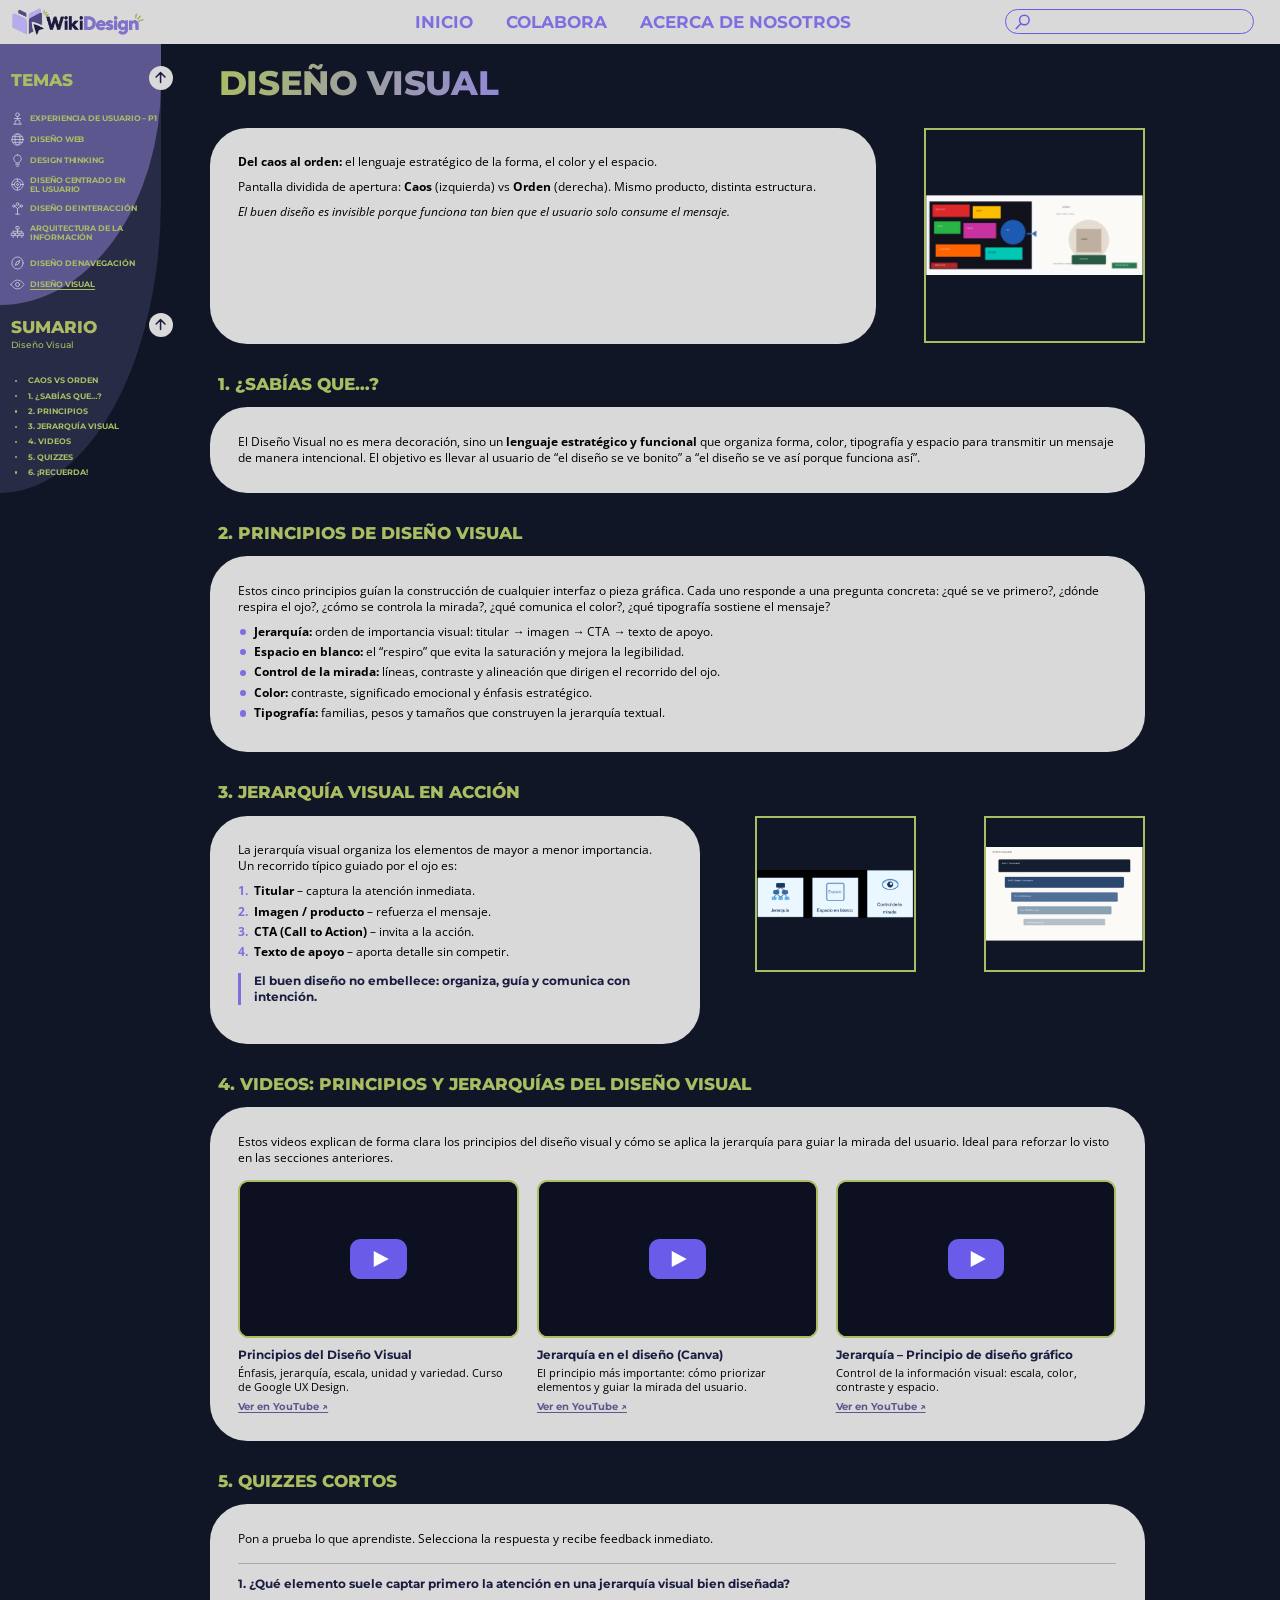
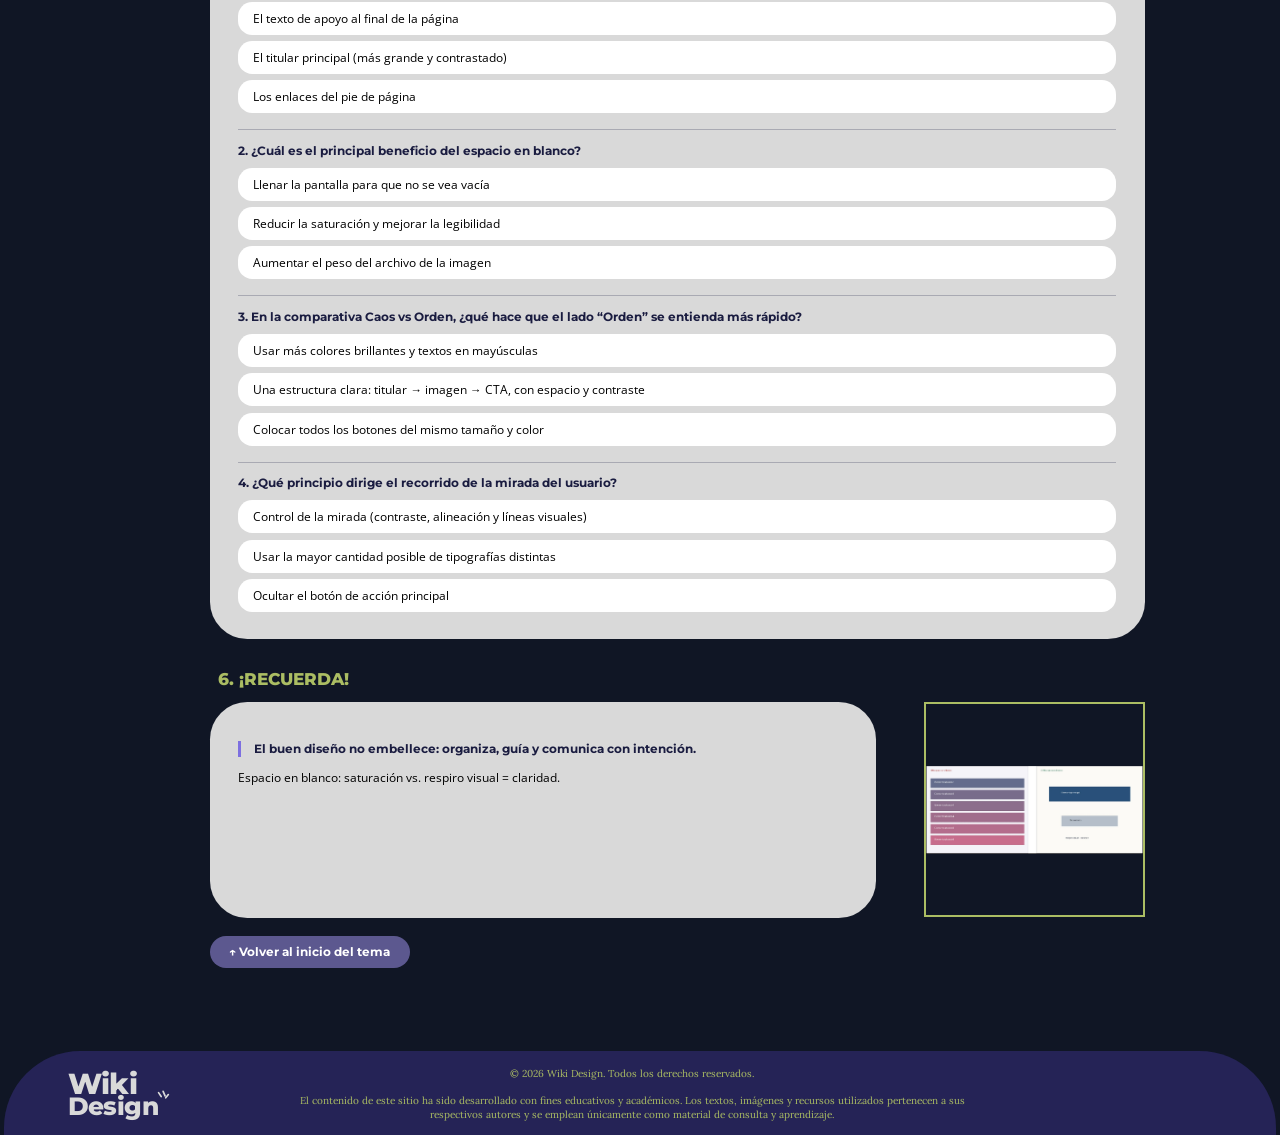
==== index.html @ 476663ff "Primera versión del sitio." ====
<!DOCTYPE html>
<html lang="es">
<head>
  <meta charset="UTF-8">
  <meta name="viewport" content="width=device-width, initial-scale=1.0">
  <meta name="referrer" content="strict-origin-when-cross-origin">
  <meta name="description" content="WikiDesign – Diseño Visual: del caos al orden. Principios de jerarquía, color, tipografía y espacio en blanco.">
  <title>Diseño Visual | WikiDesign</title>

  <link rel="preconnect" href="https://fonts.googleapis.com">
  <link rel="preconnect" href="https://fonts.gstatic.com" crossorigin>
  <link href="https://fonts.googleapis.com/css2?family=Lora:wght@400;500&family=Montserrat:wght@500;600;700;800&family=Open+Sans:wght@400;600;700&display=swap" rel="stylesheet">

  <link rel="stylesheet" href="css/styles.css">
</head>
<body id="inicio">

  <a class="skip-link" href="#contenido">Saltar al contenido</a>

  <header class="site-header">
    <a href="#inicio" class="logo" aria-label="WikiDesign, ir al inicio">
      <img src="assets/img/logo-header.webp" alt="WikiDesign" class="logo-img" width="480" height="97">
    </a>

    <nav aria-label="Navegación principal">
      <ul class="main-nav">
        <li><a href="#inicio">Inicio</a></li>
        <li><a href="#" class="soon">Colabora</a></li>
        <li><a href="#" class="soon">Acerca de nosotros</a></li>
      </ul>
    </nav>

    <form class="search-box" role="search" onsubmit="return false">
      <svg xmlns="http://www.w3.org/2000/svg" viewBox="0 0 24 24" fill="none" stroke="currentColor" stroke-width="2" stroke-linecap="round" aria-hidden="true">
        <circle cx="14" cy="9.5" r="6.5"/><path d="M9.4 14.2 3 21"/>
      </svg>
      <input type="search" aria-label="Buscar en la wiki">
    </form>
  </header>

  <div class="page-wrapper">

    <aside class="sidebar" aria-label="Navegación de temas">
      <div class="sidebar-section sidebar-temas">
        <div class="sidebar-title">
          <h2>Temas</h2>
          <button type="button" class="toggle" aria-label="Contraer temas" aria-expanded="true">
            <svg viewBox="0 0 24 24" fill="none" stroke="currentColor" stroke-width="2.4" stroke-linecap="round" stroke-linejoin="round" aria-hidden="true"><path d="M12 20V4M5 11l7-7 7 7"/></svg>
          </button>
        </div>
        <ul class="sidebar-nav">
          <li><a href="#" class="soon"><img class="icon" src="assets/icons/usuario.svg" alt="">Experiencia de Usuario – P1</a></li>
          <li><a href="#" class="soon"><img class="icon" src="assets/icons/web.svg" alt="">Diseño Web</a></li>
          <li><a href="#" class="soon"><img class="icon" src="assets/icons/thinking.svg" alt="">Design Thinking</a></li>
          <li><a href="#" class="soon"><img class="icon" src="assets/icons/centrado.svg" alt="">Diseño Centrado en el Usuario</a></li>
          <li><a href="#" class="soon"><img class="icon" src="assets/icons/interaccion.svg" alt="">Diseño de Interacción</a></li>
          <li><a href="#" class="soon"><img class="icon" src="assets/icons/arquitectura.svg" alt="">Arquitectura de la Información</a></li>
          <li><a href="#" class="soon"><img class="icon" src="assets/icons/navegacion.svg" alt="">Diseño de Navegación</a></li>
          <li><a href="#inicio" class="active" aria-current="page"><img class="icon" src="assets/icons/visual.svg" alt="">Diseño Visual</a></li>
        </ul>
      </div>

      <div class="sidebar-section sidebar-sumario">
        <div class="sidebar-title">
          <div>
            <h2>Sumario</h2>
            <p class="sidebar-sub">Diseño Visual</p>
          </div>
          <button type="button" class="toggle" aria-label="Contraer sumario" aria-expanded="true">
            <svg viewBox="0 0 24 24" fill="none" stroke="currentColor" stroke-width="2.4" stroke-linecap="round" stroke-linejoin="round" aria-hidden="true"><path d="M12 20V4M5 11l7-7 7 7"/></svg>
          </button>
        </div>
        <ul class="sumario-list">
          <li><a href="#apertura">Caos vs Orden</a></li>
          <li><a href="#sabias">1. ¿Sabías que…?</a></li>
          <li><a href="#principios">2. Principios</a></li>
          <li><a href="#jerarquia">3. Jerarquía visual</a></li>
          <li><a href="#recursos">4. Videos</a></li>
          <li><a href="#quizzes">5. Quizzes</a></li>
          <li><a href="#recuerda">6. ¡Recuerda!</a></li>
        </ul>
      </div>
    </aside>

    <main class="main-content" id="contenido" tabindex="-1">
      <h1 class="page-title">Diseño Visual</h1>

      <section id="apertura" class="topic" aria-label="Comparativa Caos versus Orden visual">
        <div class="row row--single">
          <div class="card">
            <p><strong>Del caos al orden:</strong> el lenguaje estratégico de la forma, el color y el espacio.</p>
            <p>Pantalla dividida de apertura: <strong>Caos</strong> (izquierda) vs <strong>Orden</strong> (derecha). Mismo producto, distinta estructura.</p>
            <p><em>El buen diseño es invisible porque funciona tan bien que el usuario solo consume el mensaje.</em></p>
          </div>
          <figure class="frame" tabindex="0" role="button" aria-label="Ampliar imagen">
            <img src="assets/img/hero-caos-orden.webp" width="1920" height="712" fetchpriority="high" decoding="async"
                 alt="Comparativa visual: a la izquierda un anuncio saturado con elementos desordenados (MEGA SALE, 70% OFF, HURRY, LIMITED, BUY, SHOP NOW, BEST DEAL); a la derecha un diseño limpio del producto LUMINA con jerarquía clara y botón SHOP NOW.">
          </figure>
        </div>
      </section>

      <section id="sabias" class="topic">
        <h2 class="sub-title">1. ¿Sabías que…?</h2>
        <div class="row row--full">
          <div class="card">
            <p>
              El Diseño Visual no es mera decoración, sino un <strong>lenguaje estratégico y funcional</strong>
              que organiza forma, color, tipografía y espacio para transmitir un mensaje de manera intencional.
              El objetivo es llevar al usuario de “el diseño se ve bonito” a “el diseño se ve así porque funciona así”.
            </p>
          </div>
        </div>
      </section>

      <section id="principios" class="topic">
        <h2 class="sub-title">2. Principios de Diseño Visual</h2>
        <div class="row row--full">
          <div class="card">
            <p>
              Estos cinco principios guían la construcción de cualquier interfaz o pieza gráfica.
              Cada uno responde a una pregunta concreta: ¿qué se ve primero?, ¿dónde respira el ojo?,
              ¿cómo se controla la mirada?, ¿qué comunica el color?, ¿qué tipografía sostiene el mensaje?
            </p>
            <ul class="principles">
              <li><strong>Jerarquía:</strong> orden de importancia visual: titular → imagen → CTA → texto de apoyo.</li>
              <li><strong>Espacio en blanco:</strong> el “respiro” que evita la saturación y mejora la legibilidad.</li>
              <li><strong>Control de la mirada:</strong> líneas, contraste y alineación que dirigen el recorrido del ojo.</li>
              <li><strong>Color:</strong> contraste, significado emocional y énfasis estratégico.</li>
              <li><strong>Tipografía:</strong> familias, pesos y tamaños que construyen la jerarquía textual.</li>
            </ul>
          </div>
        </div>
      </section>

      <section id="jerarquia" class="topic">
        <h2 class="sub-title">3. Jerarquía Visual en Acción</h2>
        <div class="row row--double">
          <div class="card">
            <p>
              La jerarquía visual organiza los elementos de mayor a menor importancia.
              Un recorrido típico guiado por el ojo es:
            </p>
            <ol class="steps">
              <li><strong>Titular</strong> – captura la atención inmediata.</li>
              <li><strong>Imagen / producto</strong> – refuerza el mensaje.</li>
              <li><strong>CTA (Call to Action)</strong> – invita a la acción.</li>
              <li><strong>Texto de apoyo</strong> – aporta detalle sin competir.</li>
            </ol>
            <p class="quote">El buen diseño no embellece: organiza, guía y comunica con intención.</p>
          </div>
          <figure class="frame" tabindex="0" role="button" aria-label="Ampliar imagen">
            <img src="assets/img/principios-iconos.webp" width="1920" height="591" loading="lazy" decoding="async"
                 alt="Tres iconos de principios: Jerarquía (árbol de nodos), Espacio en blanco (marco con etiqueta Espacio) y Control de la mirada (ojo).">
          </figure>
          <figure class="frame" tabindex="0" role="button" aria-label="Ampliar imagen">
            <img src="assets/img/niveles-jerarquia.webp" width="1920" height="1156" loading="lazy" decoding="async"
                 alt="Niveles de jerarquía visual: Nivel 1 Titular principal, Nivel 2 Subtítulo/mensaje clave, Nivel 3 Texto de apoyo, Nivel 4 Detalles / enlaces, Nivel 5 Notas menores.">
          </figure>
        </div>
      </section>

      <section id="recursos" class="topic">
        <h2 class="sub-title">4. Videos: Principios y Jerarquías del Diseño Visual</h2>
        <div class="row row--full">
          <div class="card">
            <p>
              Estos videos explican de forma clara los principios del diseño visual y cómo se aplica la jerarquía
              para guiar la mirada del usuario. Ideal para reforzar lo visto en las secciones anteriores.
            </p>
            <div class="video-grid">
              <div class="video-card">
                <div class="video-embed" data-video="yNDgFK2Jj1E" data-title="Principios del Diseño Visual (Google UX)">
                  <button type="button" class="video-play" aria-label="Reproducir video: Principios del Diseño Visual (Google UX)">
                    <img src="https://i.ytimg.com/vi/yNDgFK2Jj1E/hqdefault.jpg" alt="" width="480" height="360" loading="lazy" decoding="async" onerror="this.remove()">
                    <span class="play-icon" aria-hidden="true"></span>
                  </button>
                </div>
                <h3>Principios del Diseño Visual</h3>
                <p>Énfasis, jerarquía, escala, unidad y variedad. Curso de Google UX Design.</p>
                <a class="video-link" href="https://www.youtube.com/watch?v=yNDgFK2Jj1E" target="_blank" rel="noopener noreferrer">Ver en YouTube ↗</a>
              </div>
              <div class="video-card">
                <div class="video-embed" data-video="0O7wh92y32Y" data-title="Jerarquía en el diseño (Canva)">
                  <button type="button" class="video-play" aria-label="Reproducir video: Jerarquía en el diseño (Canva)">
                    <img src="https://i.ytimg.com/vi/0O7wh92y32Y/hqdefault.jpg" alt="" width="480" height="360" loading="lazy" decoding="async" onerror="this.remove()">
                    <span class="play-icon" aria-hidden="true"></span>
                  </button>
                </div>
                <h3>Jerarquía en el diseño (Canva)</h3>
                <p>El principio más importante: cómo priorizar elementos y guiar la mirada del usuario.</p>
                <a class="video-link" href="https://www.youtube.com/watch?v=0O7wh92y32Y" target="_blank" rel="noopener noreferrer">Ver en YouTube ↗</a>
              </div>
              <div class="video-card">
                <div class="video-embed" data-video="RlTZ98UXldw" data-title="Jerarquía – Principio de diseño gráfico">
                  <button type="button" class="video-play" aria-label="Reproducir video: Jerarquía – Principio de diseño gráfico">
                    <img src="https://i.ytimg.com/vi/RlTZ98UXldw/hqdefault.jpg" alt="" width="480" height="360" loading="lazy" decoding="async" onerror="this.remove()">
                    <span class="play-icon" aria-hidden="true"></span>
                  </button>
                </div>
                <h3>Jerarquía – Principio de diseño gráfico</h3>
                <p>Control de la información visual: escala, color, contraste y espacio.</p>
                <a class="video-link" href="https://www.youtube.com/watch?v=RlTZ98UXldw" target="_blank" rel="noopener noreferrer">Ver en YouTube ↗</a>
              </div>
            </div>
          </div>
        </div>
      </section>

      <section id="quizzes" class="topic">
        <h2 class="sub-title">5. Quizzes Cortos</h2>
        <div class="row row--full">
          <div class="card">
            <p>Pon a prueba lo que aprendiste. Selecciona la respuesta y recibe feedback inmediato.</p>

            <div class="quiz" data-quiz="1">
              <h3 class="quiz-question">1. ¿Qué elemento suele captar primero la atención en una jerarquía visual bien diseñada?</h3>
              <div class="quiz-options">
                <button type="button" class="quiz-opt" data-correct="false">El texto de apoyo al final de la página</button>
                <button type="button" class="quiz-opt" data-correct="true">El titular principal (más grande y contrastado)</button>
                <button type="button" class="quiz-opt" data-correct="false">Los enlaces del pie de página</button>
              </div>
              <p class="quiz-feedback" hidden></p>
            </div>

            <div class="quiz" data-quiz="2">
              <h3 class="quiz-question">2. ¿Cuál es el principal beneficio del espacio en blanco?</h3>
              <div class="quiz-options">
                <button type="button" class="quiz-opt" data-correct="false">Llenar la pantalla para que no se vea vacía</button>
                <button type="button" class="quiz-opt" data-correct="true">Reducir la saturación y mejorar la legibilidad</button>
                <button type="button" class="quiz-opt" data-correct="false">Aumentar el peso del archivo de la imagen</button>
              </div>
              <p class="quiz-feedback" hidden></p>
            </div>

            <div class="quiz" data-quiz="3">
              <h3 class="quiz-question">3. En la comparativa Caos vs Orden, ¿qué hace que el lado “Orden” se entienda más rápido?</h3>
              <div class="quiz-options">
                <button type="button" class="quiz-opt" data-correct="false">Usar más colores brillantes y textos en mayúsculas</button>
                <button type="button" class="quiz-opt" data-correct="true">Una estructura clara: titular → imagen → CTA, con espacio y contraste</button>
                <button type="button" class="quiz-opt" data-correct="false">Colocar todos los botones del mismo tamaño y color</button>
              </div>
              <p class="quiz-feedback" hidden></p>
            </div>

            <div class="quiz" data-quiz="4">
              <h3 class="quiz-question">4. ¿Qué principio dirige el recorrido de la mirada del usuario?</h3>
              <div class="quiz-options">
                <button type="button" class="quiz-opt" data-correct="true">Control de la mirada (contraste, alineación y líneas visuales)</button>
                <button type="button" class="quiz-opt" data-correct="false">Usar la mayor cantidad posible de tipografías distintas</button>
                <button type="button" class="quiz-opt" data-correct="false">Ocultar el botón de acción principal</button>
              </div>
              <p class="quiz-feedback" hidden></p>
            </div>

            <div class="quiz-summary" hidden>
              <p class="quiz-score" role="status"></p>
              <button type="button" class="btn-cta btn-reset">Reiniciar quizzes</button>
            </div>
          </div>
        </div>
      </section>

      <section id="recuerda" class="topic">
        <h2 class="sub-title">6. ¡Recuerda!</h2>
        <div class="row row--single">
          <div class="card">
            <p class="quote">El buen diseño no embellece: organiza, guía y comunica con intención.</p>
            <p>Espacio en blanco: saturación vs. respiro visual = claridad.</p>
          </div>
          <figure class="frame" tabindex="0" role="button" aria-label="Ampliar imagen">
            <img src="assets/img/espacio-blanco.webp" width="1920" height="781" loading="lazy" decoding="async"
                 alt="Comparativa de espacio en blanco: a la izquierda saturación con muchos elementos apilados; a la derecha respiro visual con elemento principal, secundario y claridad.">
          </figure>
        </div>
        <div class="topic-end">
          <a href="#inicio" class="btn-cta">↑ Volver al inicio del tema</a>
        </div>
      </section>
    </main>
  </div>

  <footer class="site-footer">
    <div class="footer-inner">
      <div class="footer-logo" aria-label="Wiki Design">
        <span>Wiki</span><span>Design</span>
        <svg viewBox="0 0 30 30" aria-hidden="true"><g stroke="#D9D9D9" stroke-width="2.6" stroke-linecap="round"><path d="M7 4l4 6"/><path d="M14 2l3 7"/><path d="M22 7l-4 5"/></g></svg>
      </div>
      <div class="footer-text">
        <p>© 2026 Wiki Design. Todos los derechos reservados.</p>
        <p>El contenido de este sitio ha sido desarrollado con fines educativos y académicos. Los textos, imágenes y recursos utilizados pertenecen a sus respectivos autores y se emplean únicamente como material de consulta y aprendizaje.</p>
      </div>
    </div>
  </footer>

  <a href="#inicio" class="to-top" aria-label="Volver arriba" hidden>
    <svg viewBox="0 0 24 24" fill="none" stroke="currentColor" stroke-width="2.4" stroke-linecap="round" stroke-linejoin="round" aria-hidden="true"><path d="M12 20V4M5 11l7-7 7 7"/></svg>
  </a>

  <script src="js/main.js"></script>
</body>
</html>
---- css/styles.css ----
:root {
  --bg:          #101625;  --header-bg:   #D9D9D9;  --card-bg:     #D9D9D9;
  --purple:      #5C588F;  --navy-mid:    #282B46;  --footer-bg:   #252356;  --olive:       #ABBD63;  --lilac:       #9286D9;  --nav:         #7D6FE0;  --search:      #6B5BE9;  --ink:         #000000;
  --navy-ink:    #1A1C40;

  --font-display: 'Montserrat', 'Poppins', 'Segoe UI', sans-serif;
  --font-body:    'Open Sans', 'Segoe UI', Arial, sans-serif;
  --font-footer:  'Lora', Georgia, serif;
}

*, *::before, *::after { box-sizing: border-box; margin: 0; padding: 0; }

html {
  font-size: clamp(7px, calc(100vw / 144), 13.5px);  scroll-behavior: smooth;
}

body {
  font-family: var(--font-body);
  background: var(--bg);
  color: var(--ink);
  min-height: 100vh;
  display: flex;
  flex-direction: column;
}

img { max-width: 100%; display: block; }
a { color: inherit; text-decoration: none; }
ul, ol { list-style: none; }
button { font: inherit; cursor: pointer; border: 0; background: none; }

.site-header {
  background: var(--header-bg);
  height: 4.9rem;
  display: grid;
  grid-template-columns: 1fr auto 1fr;
  align-items: center;
  padding: 0 2.9rem 0 1.4rem;
  position: sticky;
  top: 0;
  z-index: 20;
}
.logo-img { height: 3rem; width: auto; }

.main-nav { display: flex; gap: 3.7rem; }
.main-nav a {
  font-family: var(--font-display);
  font-weight: 700;
  font-size: 1.95rem;
  text-transform: uppercase;
  color: var(--nav);
  transition: color .2s;
  white-space: nowrap;
}
.main-nav a:hover { color: var(--navy-ink); }

.search-box {
  justify-self: end;
  width: 28rem;
  height: 2.8rem;
  border: .2rem solid var(--search);
  border-radius: 1.4rem;
  display: flex;
  align-items: center;
  gap: .6rem;
  padding: 0 1.2rem 0 .9rem;
  color: var(--search);
}
.search-box svg { width: 2rem; height: 2rem; flex: none; }
.search-box input {
  flex: 1; min-width: 0; height: 100%;
  background: transparent; border: 0; outline: 0;
  font: 1.2rem var(--font-body); color: var(--navy-ink);
}

.page-wrapper {
  flex: 1;
  display: flex;
  align-items: flex-start;
  width: 100%;
  max-width: 192rem;
  margin: 0 auto;
}

.sidebar {
  position: sticky;
  top: 4.9rem;
  flex: 0 0 21.6rem;
  width: 21.6rem;
  font-family: var(--font-display);
}
.sidebar-section { position: relative; width: 18.1rem; }

.sidebar-temas {
  z-index: 2;
  background: var(--purple);
  min-height: 29.4rem;
  border-bottom-right-radius: 18.1rem 25rem;
}
.sidebar-sumario {
  z-index: 1;
  background: var(--navy-mid);
  margin-top: -24.4rem;
  padding-top: 24rem;
  min-height: 45.6rem;
  border-bottom-right-radius: 18.1rem 33rem;
}

.sidebar-temas.collapsed {
  min-height: 0;
  padding-bottom: 2.5rem;
  border-bottom-right-radius: 8rem;
}
.sidebar-sumario.collapsed {
  min-height: 0;
  padding-bottom: 3.6rem;
  border-bottom-right-radius: 8rem;
}
.sidebar.temas-collapsed .sidebar-sumario { margin-top: -3.4rem; padding-top: 3rem; }
.sidebar-section.collapsed ul { display: none; }

.sidebar-title {
  display: flex;
  justify-content: space-between;
  align-items: flex-start;
}
.sidebar-title h2 {
  font-weight: 800;
  font-size: 1.9rem;
  text-transform: uppercase;
  color: var(--olive);
  line-height: 1;
}
.sidebar-temas .sidebar-title { padding: 3.2rem 0 0 1.2rem; }
.sidebar-sumario .sidebar-title { padding: 2rem 0 0 1.2rem; }
.sidebar-sub {
  font-weight: 500;
  font-size: 1.05rem;
  color: var(--olive);
  margin-top: .3rem;
}
.toggle {
  width: 2.7rem; height: 2.7rem;
  margin: -.7rem -1.35rem 0 0;
  border-radius: 50%;
  background: var(--card-bg);
  color: var(--navy-ink);
  display: grid; place-items: center;
  flex: none;
  transition: transform .25s;
}
.toggle svg { width: 1.7rem; height: 1.7rem; }
.toggle[aria-expanded="false"] { transform: rotate(180deg); }

.sidebar-nav { margin: 2.2rem 0 0 1.1rem; }
.sidebar-nav li { margin-bottom: .4rem; }
.sidebar-nav a {
  display: flex;
  align-items: center;
  gap: 0;
  font-weight: 700;
  font-size: max(.78rem, 8px);
  letter-spacing: -.01em;
  line-height: 1.1;
  text-transform: uppercase;
  color: var(--olive);
  padding-right: .3rem;
  min-height: 2rem;
}
.sidebar-nav .icon { width: 1.7rem; height: 1.7rem; flex: none; margin-right: .6rem; opacity: .9; }
.sidebar-nav a:hover { color: #fff; }
.sidebar-nav a.active { text-decoration: underline; text-underline-offset: .2rem; }
.sidebar-nav li:nth-child(4) a,
.sidebar-nav li:nth-child(6) a { min-height: 2.6rem; padding-right: 3.4rem; }
.sidebar-nav li:nth-child(6) { margin-bottom: 1.1rem; }

.sumario-list { margin: 2.9rem 0 0 1.4rem; }
.sumario-list li { margin-bottom: .55rem; position: relative; padding-left: 1.8rem; }
.sumario-list li::before {
  content: ""; position: absolute; left: .3rem; top: .5rem;
  width: .25rem; height: .25rem; border-radius: 50%; background: var(--olive);
}
.sumario-list a {
  font-weight: 700;
  font-size: max(.8rem, 8px);
  text-transform: uppercase;
  color: var(--olive);
  line-height: 1.3;
  display: block;
  transition: color .2s;
}
.sumario-list a:hover, .sumario-list a.current { color: #fff; }

.main-content {
  flex: 1;
  min-width: 0;
  padding: 1.6rem 15.2rem 6rem 2rem;
}

.page-title {
  font-family: var(--font-display);
  font-weight: 800;
  font-size: 3.8rem;
  line-height: 1.1;
  text-transform: uppercase;
  letter-spacing: -.01em;
  padding: .7rem 1rem;
  margin-bottom: 2.3rem;
  background: linear-gradient(90deg, var(--olive) 0%, var(--lilac) 100%);
  background-repeat: no-repeat;
  -webkit-background-clip: text;
          background-clip: text;
  color: transparent;
  width: max-content;
  max-width: 100%;
}

.topic { margin-bottom: 3.4rem; scroll-margin-top: 6.5rem; }

.sub-title {
  font-family: var(--font-display);
  font-weight: 800;
  font-size: 1.9rem;
  text-transform: uppercase;
  color: var(--olive);
  margin: 0 0 1.5rem .9rem;
}

.row { display: flex; align-items: flex-start; justify-content: space-between; gap: 5rem; }
.row--full .card { width: 100%; }

.card {
  background: var(--card-bg);
  color: var(--ink);
  border-radius: 4.2rem;
  padding: 3rem 3.2rem;
  font-size: 1.36rem;
  line-height: 1.32;
}
.row--single .card { width: 75rem; flex: none; min-height: 24.3rem; }
.row--double .card { min-height: 18.7rem; }
.row--double .card { width: 55.1rem; flex: none; }
.row--single { gap: 0; }
.row--single .frame { margin-left: auto; }

.card p + p, .card p + ul, .card p + ol, .card ul + p, .card ol + p { margin-top: 1rem; }
.card strong { font-weight: 700; }
.card .quote {
  font-family: var(--font-display);
  font-weight: 700;
  color: var(--navy-ink);
  border-left: .4rem solid var(--nav);
  padding-left: 1.4rem;
  margin: 1.4rem 0;
}
.principles, .steps { margin-top: 1rem; }
.principles li, .steps li { position: relative; padding-left: 1.8rem; margin-bottom: .5rem; }
.principles li::before {
  content: ""; position: absolute; left: .2rem; top: .6rem;
  width: .7rem; height: .7rem; background: var(--nav); border-radius: 50%;
}
.steps { counter-reset: s; }
.steps li { counter-increment: s; }
.steps li::before {
  content: counter(s) "."; position: absolute; left: 0;
  font-weight: 700; color: var(--nav);
}

.frame {
  flex: none;
  width: 24.8rem; height: 24.2rem;
  border: .25rem solid var(--olive);
  background: var(--bg);
  display: grid; place-items: center;
  overflow: hidden;
  cursor: zoom-in;
}
.frame img { width: 100%; height: 100%; object-fit: contain; }
.row--double .frame { width: 18.1rem; height: 17.6rem; }
.row--double { gap: 0; }
.row--double .frame:nth-of-type(1) { margin-left: auto; }
.row--double .frame:nth-of-type(2) { margin-left: 7.7rem; }

.video-grid { display: grid; grid-template-columns: repeat(3, 1fr); gap: 2rem; margin-top: 1.6rem; }
.video-embed { position: relative; aspect-ratio: 16/9; border-radius: 1.2rem; overflow: hidden; background: #000; border: .25rem solid var(--olive); }
.video-embed iframe { position: absolute; inset: 0; width: 100%; height: 100%; border: 0; }
.video-card h3 { font-family: var(--font-display); font-size: 1.4rem; margin: 1rem 0 .3rem; color: var(--navy-ink); }
.video-card p { font-size: 1.2rem; line-height: 1.35; margin: 0; }

.quiz { margin-top: 1.8rem; padding-top: 1.4rem; border-top: .1rem solid rgba(26,28,64,.25); }
.quiz-question { font-family: var(--font-display); font-size: 1.4rem; color: var(--navy-ink); margin-bottom: 1rem; }
.quiz-options { display: flex; flex-direction: column; gap: .7rem; }
.quiz-opt {
  text-align: left;
  font: 1.3rem/1.3 var(--font-body);
  color: var(--ink);
  background: #fff;
  border: .2rem solid transparent;
  border-radius: 1.6rem;
  padding: .9rem 1.6rem;
  transition: border-color .2s, background .2s;
}
.quiz-opt:hover:not(:disabled) { border-color: var(--nav); }
.quiz-opt.correct { background: var(--olive); border-color: #8a9a47; }
.quiz-opt.incorrect { background: #e9a3a3; border-color: #c25b5b; }
.quiz-opt:disabled { cursor: default; }
.quiz-feedback { margin-top: .8rem; font-weight: 600; font-size: 1.25rem; }
.quiz-feedback.ok { color: #3f5a12; }
.quiz-feedback.fail { color: #8a2b2b; }

.btn-cta {
  display: inline-block; margin-top: 1.6rem;
  background: var(--purple); color: #fff;
  font-family: var(--font-display); font-weight: 700; font-size: 1.3rem;
  padding: 1rem 2.2rem; border-radius: 3rem;
  transition: background .2s;
}
.btn-cta:hover { background: var(--navy-ink); }


.lightbox {
  position: fixed; inset: 0; z-index: 100;
  background: rgba(16,22,37,.94);
  display: none; align-items: center; justify-content: center; gap: 1.6rem; padding: 3rem;
}
.lightbox.open { display: flex; }
.lb-fig { max-width: 80vw; text-align: center; color: #fff; }
.lb-fig img { max-width: 100%; max-height: 78vh; width: auto; height: auto; margin: 0 auto; border: .3rem solid var(--olive); background: #fff; }
.lb-fig figcaption { margin-top: 1rem; font: 600 max(1.2rem, 13px) var(--font-display); color: var(--olive); }
.lb-btn {
  flex: none; width: 4.4rem; height: 4.4rem; min-width: 34px; min-height: 34px;
  border-radius: 50%; background: var(--card-bg); color: var(--navy-ink);
  font-size: 3rem; line-height: 1; display: grid; place-items: center; padding-bottom: .4rem;
  transition: background .2s;
}
.lb-btn:hover { background: var(--olive); }
.lb-close { position: absolute; top: 2rem; right: 2.4rem; font-size: 3.2rem; }

.skip-link {
  position: absolute; left: 1rem; top: -6rem; z-index: 200;
  background: var(--navy-ink); color: #fff; padding: .8rem 1.4rem; border-radius: 1rem;
  font: 600 1.3rem var(--font-display);
}
.skip-link:focus { top: 1rem; }

:focus-visible { outline: .3rem solid var(--nav); outline-offset: .2rem; }
.sidebar :focus-visible, .site-footer :focus-visible { outline-color: #fff; }
.main-content:focus { outline: none; }
.topic:focus { outline: none; }

.to-top {
  position: fixed; right: 2.4rem; bottom: 2.4rem; z-index: 30;
  width: 4.4rem; height: 4.4rem; min-width: 38px; min-height: 38px;
  border-radius: 50%; background: var(--olive); color: var(--navy-ink);
  display: grid; place-items: center;
  box-shadow: 0 .4rem 1.2rem rgba(0,0,0,.4);
  transition: transform .2s, background .2s;
}
.to-top[hidden] { display: none; }
.to-top:hover { transform: translateY(-.3rem); background: #fff; }
.to-top svg { width: 55%; height: 55%; }

.toast {
  position: fixed; left: 50%; bottom: 3rem; z-index: 150;
  transform: translate(-50%, 2rem); opacity: 0; pointer-events: none;
  background: var(--navy-ink); color: #fff; border: .2rem solid var(--olive);
  padding: 1rem 2rem; border-radius: 3rem;
  font: 600 max(1.3rem, 13px) var(--font-display);
  transition: opacity .25s, transform .25s;
}
.toast.show { opacity: 1; transform: translate(-50%, 0); }

.sidebar-nav a.soon { cursor: pointer; }

.video-play {
  position: absolute; inset: 0; width: 100%; height: 100%;
  display: grid; place-items: center; background: #0c1020; cursor: pointer;
}
.video-play img { position: absolute; inset: 0; width: 100%; height: 100%; object-fit: cover; opacity: .85; transition: opacity .2s; }
.video-play:hover img { opacity: 1; }
.play-icon {
  position: relative; width: 6.4rem; height: 4.4rem; min-width: 52px; min-height: 36px;
  background: var(--search); border-radius: 1.2rem;
  transition: transform .2s, background .2s;
}
.play-icon::after {
  content: ""; position: absolute; left: 50%; top: 50%; transform: translate(-35%, -50%);
  border-style: solid; border-width: 1rem 0 1rem 1.7rem; border-color: transparent transparent transparent #fff;
}
.video-play:hover .play-icon { transform: scale(1.1); background: var(--nav); }
.video-link {
  display: inline-block; margin-top: .6rem;
  font: 700 1.15rem var(--font-display); color: var(--purple);
  text-decoration: underline; text-underline-offset: .2rem;
}
.video-link:hover { color: var(--navy-ink); }

.quiz-summary {
  margin-top: 2rem; padding-top: 1.4rem; border-top: .1rem solid rgba(26,28,64,.25);
  display: flex; align-items: center; justify-content: space-between; gap: 1.6rem; flex-wrap: wrap;
}
.quiz-summary[hidden] { display: none; }
.quiz-score { font: 700 1.5rem var(--font-display); color: var(--navy-ink); }
.quiz-summary .btn-cta { margin-top: 0; }
button.btn-cta { border: 0; cursor: pointer; }

.sumario-list a.current { color: #fff; }

@media (prefers-reduced-motion: reduce) {
  *, *::before, *::after { transition: none !important; animation: none !important; scroll-behavior: auto !important; }
}

.site-footer {
  background: var(--bg);
  padding: 0 .4rem;
}
.footer-inner {
  position: relative;
  background: var(--footer-bg);
  border-radius: 8.6rem 8.6rem 0 0;
  min-height: 9rem;
  padding: 1.8rem 9rem 1.6rem 7.2rem;
  display: flex;
  align-items: center;
}
.footer-logo {
  position: relative;
  font-family: var(--font-display);
  font-weight: 800;
  color: var(--card-bg);
  font-size: 3.3rem;
  line-height: .86;
  letter-spacing: -.02em;
  flex: none;
  width: 11.5rem;
}
.footer-logo span { display: block; }
.footer-logo span:last-of-type { font-size: 2.8rem; }
.footer-logo svg { position: absolute; right: -.4rem; bottom: .9rem; width: 2.2rem; height: 2.2rem; }

.footer-text {
  flex: 1;
  text-align: center;
  font-family: var(--font-footer);
  font-size: 1.13rem;
  line-height: 1.35;
  color: var(--olive);
  padding-right: 11.5rem;}
.footer-text p { margin: 0 auto; max-width: 77rem; }
.footer-text p + p { margin-top: 1.5rem; }

@media (max-width: 900px) {
  html { font-size: 10px; }
  .site-header { grid-template-columns: 1fr; height: auto; gap: 1rem; padding: 1rem 1.4rem; position: static; }
  .main-nav { flex-wrap: wrap; gap: 1.2rem 2rem; }
  .search-box { justify-self: stretch; width: auto; }
  .page-wrapper { flex-direction: column; }
  .sidebar { position: relative; top: 0; flex: none; width: 100%; height: auto; }
  .sidebar-section { width: 100%; padding-bottom: 1.5rem; min-height: 0 !important; margin-top: 0 !important; border-radius: 0 0 4rem 0 !important; }
  .sidebar-sumario { padding-top: 0 !important; }
  .toggle { margin-right: 1.4rem; }
  .sidebar-nav a, .sumario-list a { font-size: 1.1rem; }
  .main-content { padding: 1.6rem 1.4rem 4rem; }
  .page-title { font-size: 2.6rem; width: auto; background: none; color: var(--olive); }
  .row, .row--single, .row--double { flex-direction: column; gap: 1.6rem; }
  .row--single .card, .row--double .card { width: 100%; }
  .card { border-radius: 2.4rem; padding: 2rem; font-size: 1.4rem; }
  .frame, .row--double .frame { width: 100%; height: auto; aspect-ratio: 16/10; margin: 0 !important; }
  .video-grid { grid-template-columns: 1fr; }
  .lightbox { padding: 1rem; gap: .6rem; }
  .lb-fig { max-width: 72vw; }
  .to-top { right: 1.2rem; bottom: 1.2rem; }
  .footer-inner { flex-direction: column; border-radius: 3rem 3rem 0 0; padding: 2rem; gap: 1.4rem; }
  .footer-text { padding-right: 0; font-size: 1.2rem; }
}

.topic-end { margin-top: 2rem; }
.topic-end .btn-cta { margin-top: 0; }

.video-notice {
  position: absolute; inset: 0; background: var(--navy-ink); color: #fff;
  display: flex; flex-direction: column; align-items: center; justify-content: center; gap: .6rem;
  padding: 1rem 1.2rem; text-align: center; cursor: default;
  font-size: max(1rem, 11px); line-height: 1.3;
}
.video-notice .btn-cta { margin-top: .4rem; padding: .6rem 1.4rem; font-size: max(1.05rem, 11px); background: var(--search); }
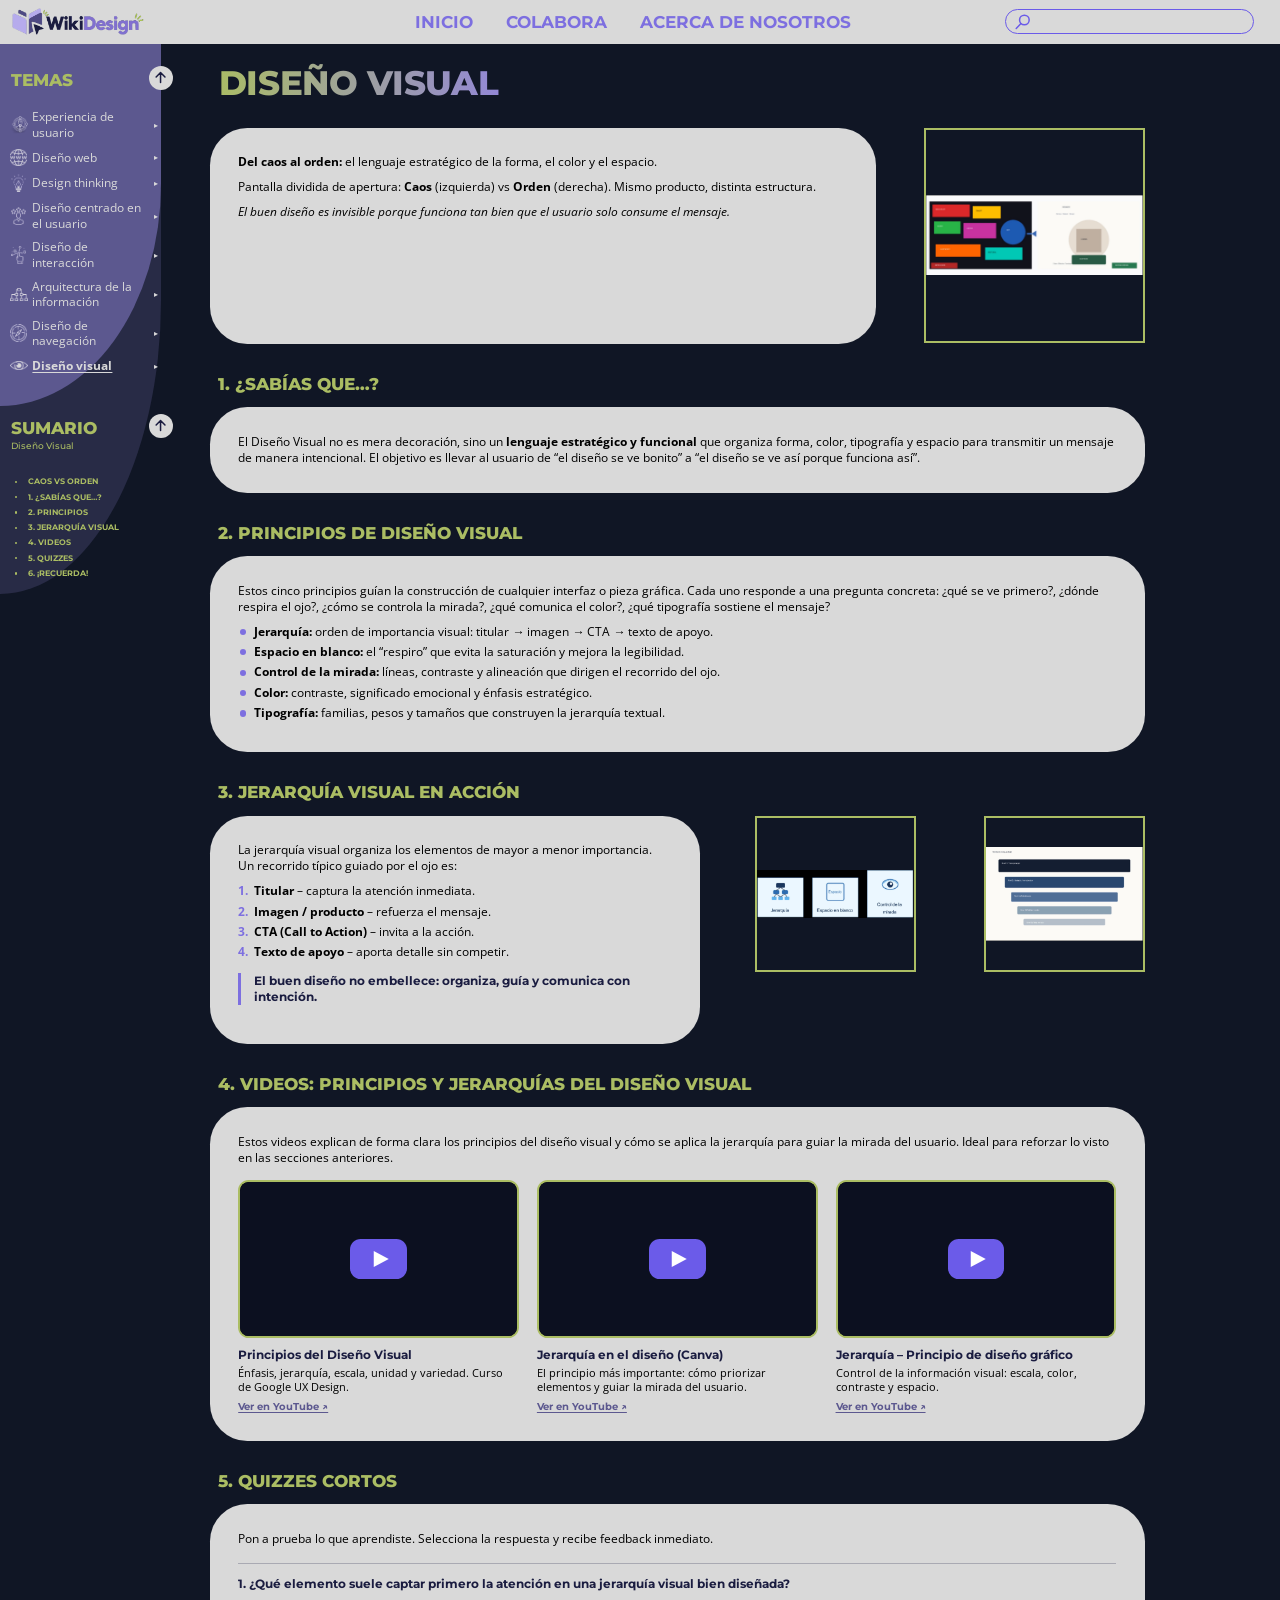
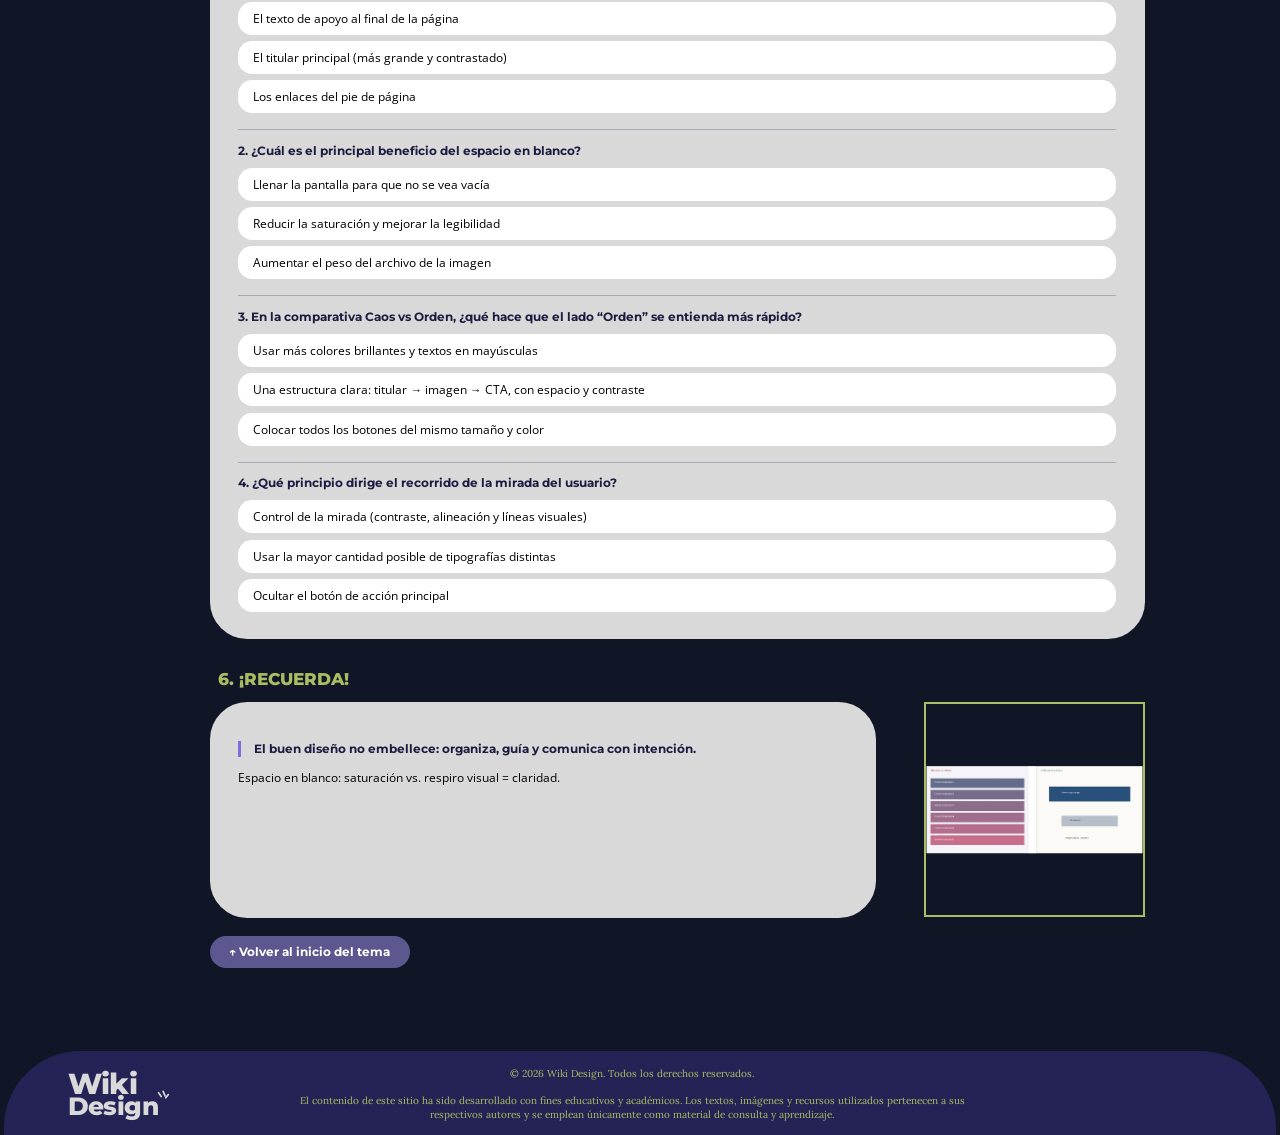
==== commit 8c2ef644: "Nuevo menú de temas" ====
--- a/index.html
+++ b/index.html
@@ -18,13 +18,13 @@
   <a class="skip-link" href="#contenido">Saltar al contenido</a>
 
   <header class="site-header">
-    <a href="#inicio" class="logo" aria-label="WikiDesign, ir al inicio">
+    <a href="inicio.html" class="logo" aria-label="WikiDesign, ir al inicio">
       <img src="assets/img/logo-header.webp" alt="WikiDesign" class="logo-img" width="480" height="97">
     </a>
 
     <nav aria-label="Navegación principal">
       <ul class="main-nav">
-        <li><a href="#inicio">Inicio</a></li>
+        <li><a href="inicio.html">Inicio</a></li>
         <li><a href="#" class="soon">Colabora</a></li>
         <li><a href="#" class="soon">Acerca de nosotros</a></li>
       </ul>
@@ -40,7 +40,7 @@
 
   <div class="page-wrapper">
 
-    <aside class="sidebar" aria-label="Navegación de temas">
+    <aside class="sidebar" aria-label="Menú de temas">
       <div class="sidebar-section sidebar-temas">
         <div class="sidebar-title">
           <h2>Temas</h2>
@@ -49,14 +49,93 @@
           </button>
         </div>
         <ul class="sidebar-nav">
-          <li><a href="#" class="soon"><img class="icon" src="assets/icons/usuario.svg" alt="">Experiencia de Usuario – P1</a></li>
-          <li><a href="#" class="soon"><img class="icon" src="assets/icons/web.svg" alt="">Diseño Web</a></li>
-          <li><a href="#" class="soon"><img class="icon" src="assets/icons/thinking.svg" alt="">Design Thinking</a></li>
-          <li><a href="#" class="soon"><img class="icon" src="assets/icons/centrado.svg" alt="">Diseño Centrado en el Usuario</a></li>
-          <li><a href="#" class="soon"><img class="icon" src="assets/icons/interaccion.svg" alt="">Diseño de Interacción</a></li>
-          <li><a href="#" class="soon"><img class="icon" src="assets/icons/arquitectura.svg" alt="">Arquitectura de la Información</a></li>
-          <li><a href="#" class="soon"><img class="icon" src="assets/icons/navegacion.svg" alt="">Diseño de Navegación</a></li>
-          <li><a href="#inicio" class="active" aria-current="page"><img class="icon" src="assets/icons/visual.svg" alt="">Diseño Visual</a></li>
+          <li class="tema-item">
+            <button type="button" class="tema-boton" aria-haspopup="true" aria-expanded="false">
+              <img class="icono-tema" src="assets/icons/experiencia-usuario.png" alt=""><span>Experiencia de usuario</span>
+            </button>
+            <ul class="parejas">
+              <li><a href="https://danabiu.github.io/wiki-experiencia-usuario/" target="_blank" rel="noopener">Pareja 33 · Daniel Valdez y María Fernanda Damián</a></li>
+              <li><a href="https://uvmwiki.dreamhosters.com/eqp25/" target="_blank" rel="noopener">Pareja 25 · Ximena Rangel y José Ramos</a></li>
+              <li><a href="https://jolly-moonbeam-e27fb1.netlify.app" target="_blank" rel="noopener">Pareja 1 · Edson Mendez y Adriana Salas</a></li>
+              <li><a href="https://doniheeho.github.io/Wiki-UX/" target="_blank" rel="noopener">Pareja 9 · Donovan Frabritcio Gonzalez Carrasco y Cinnthya Valeria Gomez Guerrero</a></li>
+              <li><a href="https://marcoantoniolunaj-debug.github.io/experiencia-usuario-ux/" target="_blank" rel="noopener">Pareja 17 · Jessica Leslie Loyo Camacho y Marco Antonio Luna Jiménez</a></li>
+              <li><a href="https://aaron-isai.github.io/wikidesign/" target="_blank" rel="noopener">Pareja 20 · Aaron Isai Martinez Perez y Katerine Susana Mata Berardi</a></li>
+            </ul>
+          </li>
+          <li class="tema-item">
+            <button type="button" class="tema-boton" aria-haspopup="true" aria-expanded="false">
+              <img class="icono-tema" src="assets/icons/diseno-web.png" alt=""><span>Diseño web</span>
+            </button>
+            <ul class="parejas">
+              <li><a href="https://wikidigitaldigitaldesign.netlify.app" target="_blank" rel="noopener">Pareja 24 · Andrea Ogando y Jair Pérez (Diseño digital)</a></li>
+              <li><a href="https://hcastillo2118-collab.github.io/hcastillo2118.github.io/" target="_blank" rel="noopener">Pareja 2 · Hugo Norberto Castillo Aguilar y Rodrigo Chávez Tostado</a></li>
+              <li><a href="https://magical-dolphin-78c22a.netlify.app" target="_blank" rel="noopener">Pareja 10 · Alexa Liliana Garcia Zambrano y Paola Vega Velasco</a></li>
+              <li><a href="https://leonardoradyfik-code.github.io/diseno-web-uvm/" target="_blank" rel="noopener">Equipo 18 · Paulina Maldonado Gutiérrez y Leonardo Magaña Limón</a></li>
+            </ul>
+          </li>
+          <li class="tema-item">
+            <button type="button" class="tema-boton" aria-haspopup="true" aria-expanded="false">
+              <img class="icono-tema" src="assets/icons/design-thinking.png" alt=""><span>Design thinking</span>
+            </button>
+            <ul class="parejas">
+              <li><a href="https://uvmwiki.dreamhosters.com/eqp27/" target="_blank" rel="noopener">Pareja 27 · Andrea Salas y Mónica Sánchez</a></li>
+              <li><a href="https://blaskez.github.io/design-thinking/#" target="_blank" rel="noopener">Pareja 3 · Giovanna Cisneros Enriquez y Talia Fernández Blásquez</a></li>
+              <li><a href="https://alanjosue904-art.github.io/design-thinking/" target="_blank" rel="noopener">Pareja 11 · Frida Guadalupe Gomez Jaimez y Alan Josue Gonzalez Hernández</a></li>
+              <li><a href="https://martinezbcaro-code.github.io/wiki-design-thinking-uvm/" target="_blank" rel="noopener">Equipo 19 · Daniella Carolina Martínez Burgoa y Flor Paulina Mares García</a></li>
+            </ul>
+          </li>
+          <li class="tema-item">
+            <button type="button" class="tema-boton" aria-haspopup="true" aria-expanded="false">
+              <img class="icono-tema" src="assets/icons/diseno-centrado-usuario.png" alt=""><span>Diseño centrado en el usuario</span>
+            </button>
+            <ul class="parejas">
+              <li><a href="https://wikipareja28.github.io/A9_PAREJA28-/" target="_blank" rel="noopener">Pareja 28 · Estefanía Sánchez y Helios Serrato</a></li>
+              <li><a href="https://isaiaslopezil89-wq.github.io/isaiaslopezil89/" target="_blank" rel="noopener">Pareja 4 · Raúl Isaias Dominguez Lopez y Dulce Andrea Escobar García</a></li>
+              <li><a href="https://wikiuvm10.github.io/WikiDesign/" target="_blank" rel="noopener">Pareja 12 · Sharon Nicole Gonzalez Rubio y María Yaravith Gonzalez Enríquez</a></li>
+            </ul>
+          </li>
+          <li class="tema-item">
+            <button type="button" class="tema-boton" aria-haspopup="true" aria-expanded="false">
+              <img class="icono-tema" src="assets/icons/diseno-interaccion.png" alt=""><span>Diseño de interacción</span>
+            </button>
+            <ul class="parejas">
+              <li><a href="https://elizabethvzago.github.io/WikidesignMariayEli-dis-interaccion/" target="_blank" rel="noopener">Pareja 29 · María Velarde y Elizabeth Vázquez</a></li>
+              <li><a href="https://kassy26-lab.github.io/Dise-o-de-interaccion-wikidesing/" target="_blank" rel="noopener">Pareja 13 · Kassandra Sbeydy Gónzalez Vega y María Gabrielle Gónzalez Sánchez</a></li>
+              <li><a href="https://mana13132-glitch.github.io/equipo21/" target="_blank" rel="noopener">Pareja 21 · Mariana Mendoza Gutiérrez y Annette Jamilete Mendez Fernandez</a></li>
+            </ul>
+          </li>
+          <li class="tema-item">
+            <button type="button" class="tema-boton" aria-haspopup="true" aria-expanded="false">
+              <img class="icono-tema" src="assets/icons/arquitectura-informacion.png" alt=""><span>Arquitectura de la información</span>
+            </button>
+            <ul class="parejas">
+              <li><a href="https://uvmwiki.dreamhosters.com/eqp22/" target="_blank" rel="noopener">Pareja 22 · María Alejandra Mata Fuentes y Priscila Eleonor Roseyon Mosquera</a></li>
+              <li><a href="https://uvmwiki.dreamhosters.com/eqp30/" target="_blank" rel="noopener">Pareja 30 · Rosalba Velarde y Olaf Viana</a></li>
+              <li><a href="https://illustrious-quokka-0b0db5.netlify.app" target="_blank" rel="noopener">Pareja 14 · Margarita Monserrat Guerra Díaz y Miguel Salvador Hernández Del Valle</a></li>
+              <li><a href="https://ayudawikiuvm.freehosting.dev/?utm_source=chatgpt.com" target="_blank" rel="noopener">Pareja 6 · Yesenia Galván Nuñez y Diego Armando Flores Guevara</a></li>
+            </ul>
+          </li>
+          <li class="tema-item">
+            <button type="button" class="tema-boton" aria-haspopup="true" aria-expanded="false">
+              <img class="icono-tema" src="assets/icons/diseno-navegacion.png" alt=""><span>Diseño de navegación</span>
+            </button>
+            <ul class="parejas">
+              <li><a href="https://uvmwiki.dreamhosters.com/eqp23/" target="_blank" rel="noopener">Pareja 23 · Eric Mora</a></li>
+              <li><a href="https://uvmwiki.dreamhosters.com/eqp31/" target="_blank" rel="noopener">Pareja 31 · Ignacio Vizuet y Alejandro Wong</a></li>
+              <li><a href="https://camaradabdn6.github.io/wiki_dise-o_navegacion_pareja15/#" target="_blank" rel="noopener">Pareja 15 · Alondra Ketzally Herrera Perez y Ricardo Herrera Siliceo</a></li>
+              <li><a href="https://disenodenavegacion.infinityfree.io/?i=1" target="_blank" rel="noopener">Pareja 7 · Crystian Jannahi Garzon Peralta</a></li>
+            </ul>
+          </li>
+          <li class="tema-item tema-activo">
+            <button type="button" class="tema-boton" aria-haspopup="true" aria-expanded="false">
+              <img class="icono-tema" src="assets/icons/diseno-visual.png" alt=""><span>Diseño visual</span>
+            </button>
+            <ul class="parejas">
+              <li><a href="https://uvmwiki.dreamhosters.com/eqp32/" target="_blank" rel="noopener">Pareja 32 · Susana Velázquez y Daniela Rebollar</a></li>
+              <li><a href="#inicio" aria-current="true">Pareja 16 · Juan C. Lobo García y Luis A. Ibarra Verde</a></li>
+              <li><a href="https://dvp8.free.je" target="_blank" rel="noopener">Pareja 8 · Kelly Ariadne Gerardo Grajales y America Gaxiola Tinoco</a></li>
+            </ul>
+          </li>
         </ul>
       </div>
 
--- a/css/styles.css
+++ b/css/styles.css
@@ -118,6 +118,7 @@
 }
 .sidebar.temas-collapsed .sidebar-sumario { margin-top: -3.4rem; padding-top: 3rem; }
 .sidebar-section.collapsed ul { display: none; }
+.sidebar-section.collapsed .sidebar-nav { display: none; }
 
 .sidebar-title {
   display: flex;
@@ -152,27 +153,42 @@
 .toggle svg { width: 1.7rem; height: 1.7rem; }
 .toggle[aria-expanded="false"] { transform: rotate(180deg); }
 
-.sidebar-nav { margin: 2.2rem 0 0 1.1rem; }
-.sidebar-nav li { margin-bottom: .4rem; }
-.sidebar-nav a {
-  display: flex;
-  align-items: center;
-  gap: 0;
-  font-weight: 700;
-  font-size: max(.78rem, 8px);
-  letter-spacing: -.01em;
-  line-height: 1.1;
-  text-transform: uppercase;
-  color: var(--olive);
-  padding-right: .3rem;
-  min-height: 2rem;
-}
-.sidebar-nav .icon { width: 1.7rem; height: 1.7rem; flex: none; margin-right: .6rem; opacity: .9; }
-.sidebar-nav a:hover { color: #fff; }
-.sidebar-nav a.active { text-decoration: underline; text-underline-offset: .2rem; }
-.sidebar-nav li:nth-child(4) a,
-.sidebar-nav li:nth-child(6) a { min-height: 2.6rem; padding-right: 3.4rem; }
-.sidebar-nav li:nth-child(6) { margin-bottom: 1.1rem; }
+.sidebar { z-index: 95; }
+.sidebar-temas { overflow: visible; padding-bottom: 2.6rem; }
+.sidebar-nav { margin: 2.2rem 0 0 1.1rem; list-style: none; padding: 0; }
+.sidebar-nav .tema-item { position: relative; margin-bottom: .9rem; }
+.tema-boton {
+  display: flex; align-items: center; gap: .55rem;
+  position: relative; width: 100%; padding: 0 1.8rem 0 0; border: 0; background: none;
+  cursor: pointer; text-align: left;
+  color: var(--card-bg);
+  font-family: var(--font-body);
+  font-size: max(1.3rem, 11px); line-height: 1.35;
+}
+.tema-boton::after {
+  content: "\25B8"; position: absolute; right: .35rem; top: 50%; transform: translateY(-50%);
+  font-size: max(.85rem, 8px); color: var(--card-bg);
+}
+.tema-boton:hover span, .tema-item.abierto .tema-boton span { text-decoration: underline; }
+.tema-activo .tema-boton span { font-weight: 700; text-decoration: underline; text-underline-offset: .2rem; }
+.icono-tema { width: 2rem; height: 2rem; flex: 0 0 2rem; object-fit: contain; }
+.parejas {
+  position: absolute; left: 100%; top: -1rem; z-index: 50;
+  min-width: 25rem; max-width: 30rem; margin: 0 0 0 .6rem; padding: 1rem .6rem; list-style: none;
+  background: var(--navy-mid); border: 1px solid var(--purple); border-radius: 0 1.6rem 1.6rem 1.6rem;
+  box-shadow: .6rem .8rem 2.4rem rgba(0,0,0,.45);
+  display: none;
+}
+.parejas::before { content: ""; position: absolute; left: -.8rem; top: 0; width: .8rem; height: 100%; }
+.tema-item:hover .parejas, .tema-item:focus-within .parejas, .tema-item.abierto .parejas { display: block; }
+.parejas li { margin: 0; }
+.parejas a {
+  display: block; padding: .7rem 1.2rem; border-radius: 1rem;
+  color: #e4e2f5; font-family: var(--font-body); font-weight: 400;
+  font-size: max(1.25rem, 11px); line-height: 1.35; text-transform: none;
+}
+.parejas a:hover, .parejas a:focus-visible { background: var(--purple); color: #fff; }
+.parejas a[aria-current="true"] { font-weight: 700; }
 
 .sumario-list { margin: 2.9rem 0 0 1.4rem; }
 .sumario-list li { margin-bottom: .55rem; position: relative; padding-left: 1.8rem; }
@@ -370,7 +386,6 @@
 }
 .toast.show { opacity: 1; transform: translate(-50%, 0); }
 
-.sidebar-nav a.soon { cursor: pointer; }
 
 .video-play {
   position: absolute; inset: 0; width: 100%; height: 100%;
@@ -459,7 +474,14 @@
   .sidebar-section { width: 100%; padding-bottom: 1.5rem; min-height: 0 !important; margin-top: 0 !important; border-radius: 0 0 4rem 0 !important; }
   .sidebar-sumario { padding-top: 0 !important; }
   .toggle { margin-right: 1.4rem; }
-  .sidebar-nav a, .sumario-list a { font-size: 1.1rem; }
+  .sumario-list a { font-size: 1.1rem; }
+  .sidebar-temas { padding-bottom: 1.5rem; }
+  .tema-boton { font-size: 1.4rem; }
+  .parejas { position: static; min-width: 0; max-width: none; margin: .4rem 0 .8rem 2.8rem; border-radius: 1.2rem; box-shadow: none; }
+  .parejas::before { display: none; }
+  .tema-item:hover .parejas, .tema-item:focus-within .parejas { display: none; }
+  .tema-item.abierto .parejas { display: block; }
+  .parejas a { font-size: 1.3rem; }
   .main-content { padding: 1.6rem 1.4rem 4rem; }
   .page-title { font-size: 2.6rem; width: auto; background: none; color: var(--olive); }
   .row, .row--single, .row--double { flex-direction: column; gap: 1.6rem; }
